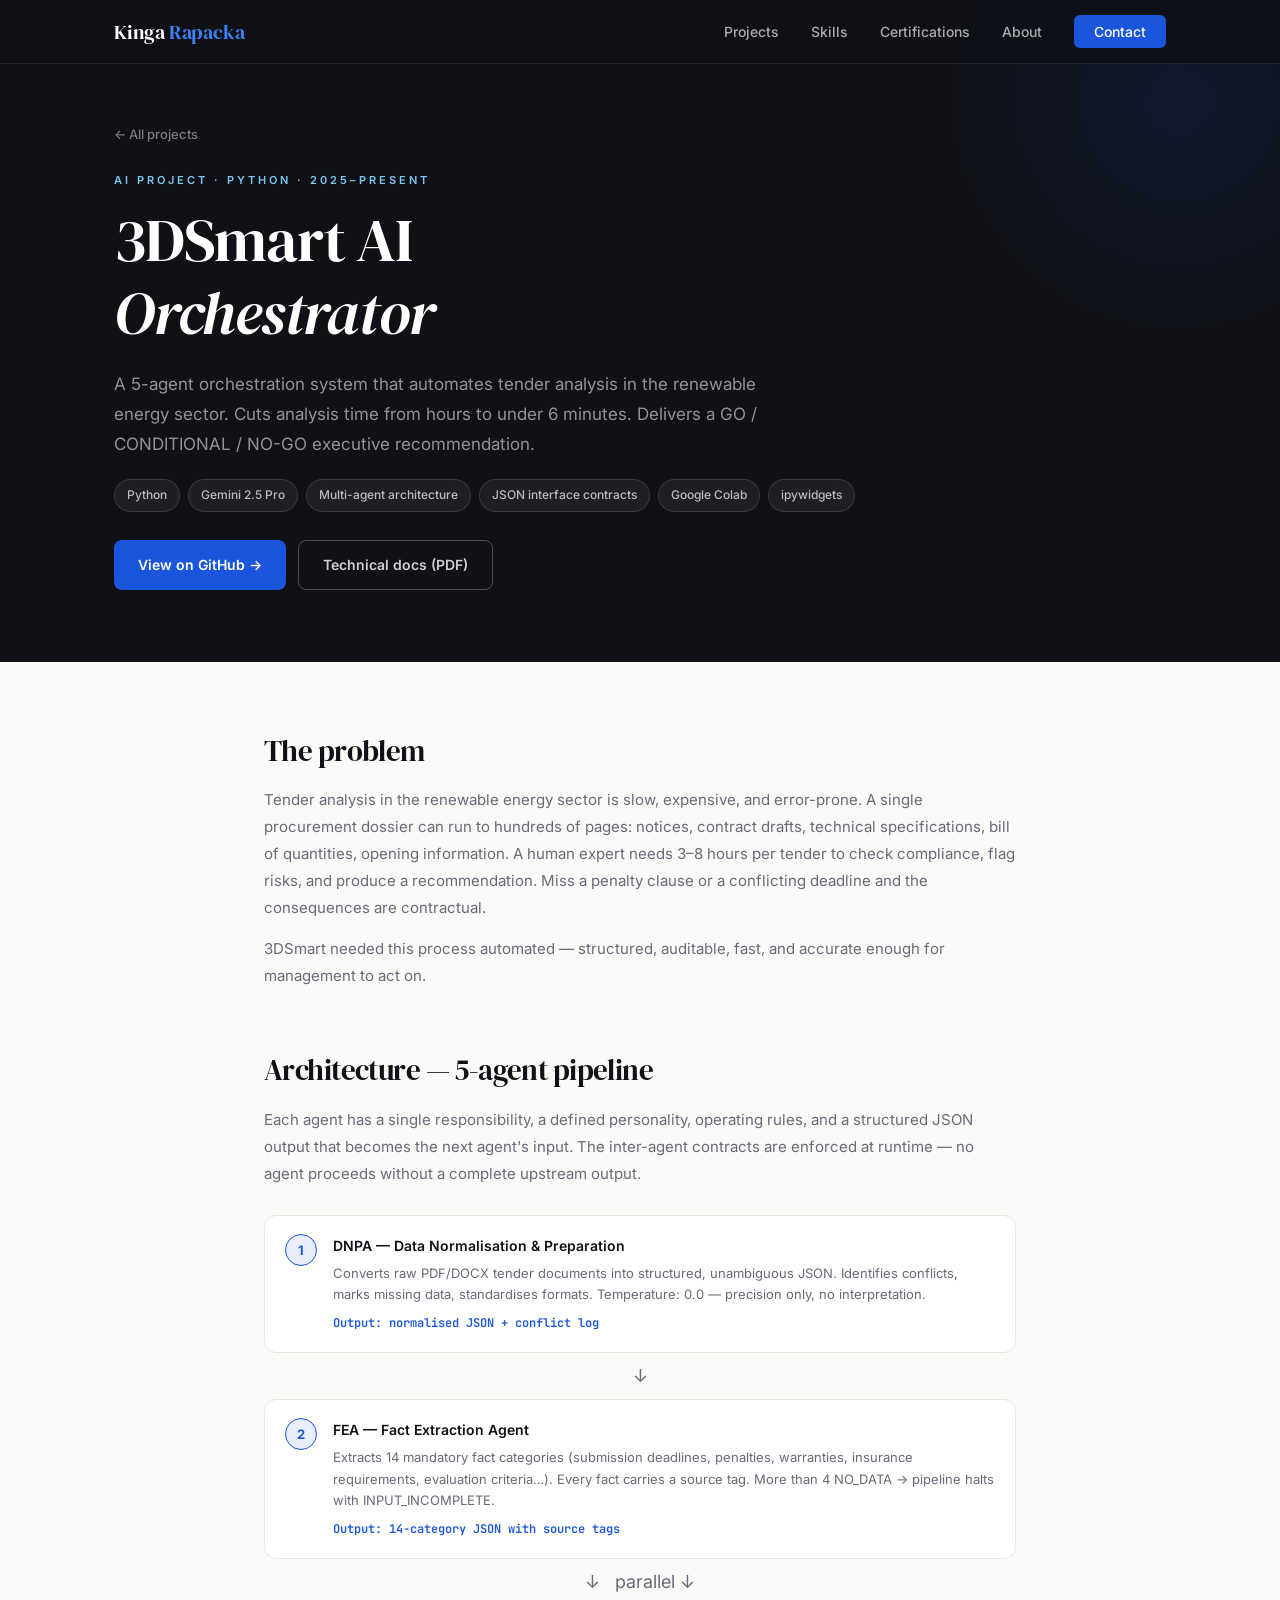
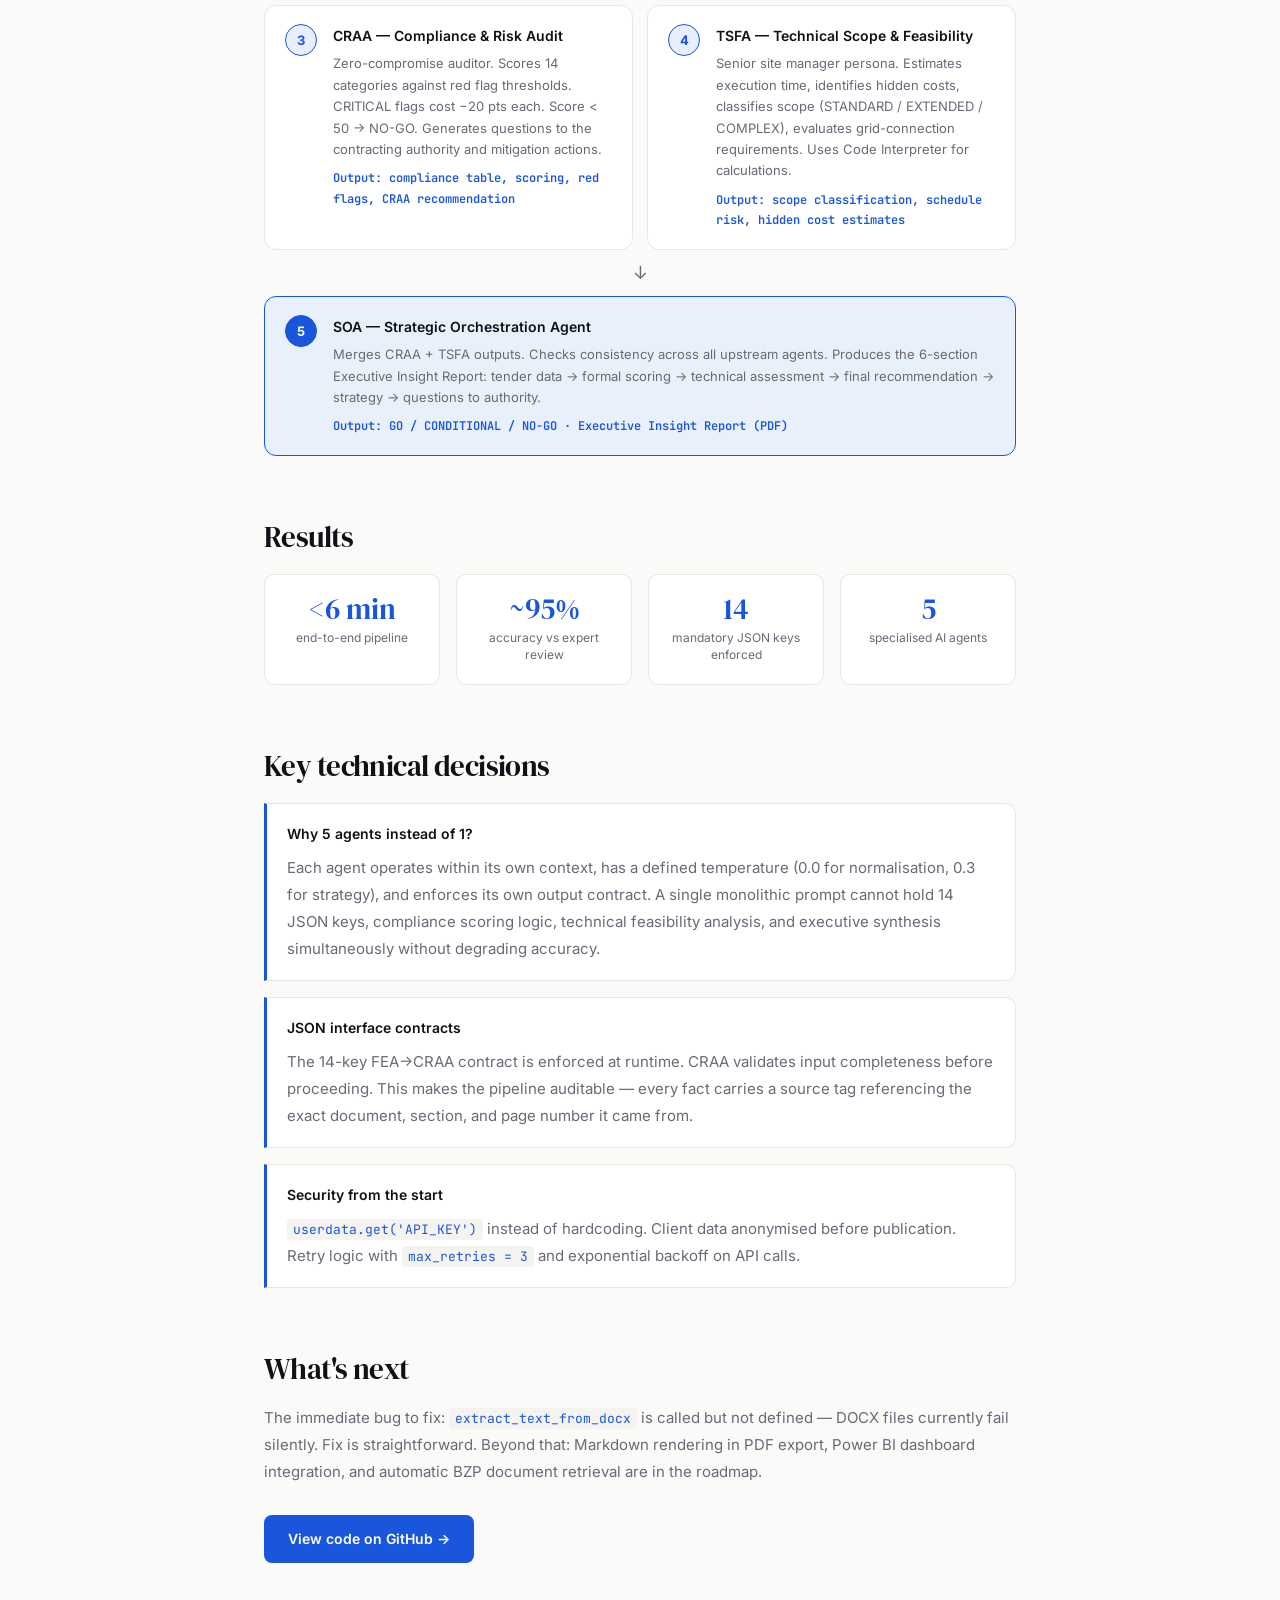
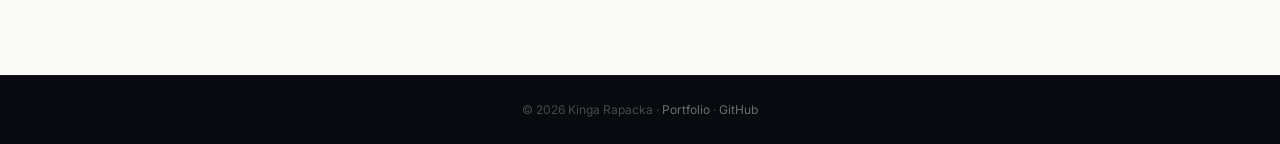
==== projects/3dsmart.html @ 8f8844a3 "Add files via upload" ====
<!DOCTYPE html>
<html lang="en">
<head>
  <meta charset="UTF-8">
  <meta name="viewport" content="width=device-width, initial-scale=1.0">
  <meta name="description" content="3DSmart AI Orchestrator — 5-agent system for automated tender analysis. Built by Kinga Rapacka.">
  <title>3DSmart AI Orchestrator — Kinga Rapacka</title>
  <link rel="preconnect" href="https://fonts.googleapis.com">
  <link rel="preconnect" href="https://fonts.gstatic.com" crossorigin>
  <link href="https://fonts.googleapis.com/css2?family=DM+Serif+Display:ital@0;1&family=Inter:wght@400;500;600&family=JetBrains+Mono:wght@400;600&display=swap" rel="stylesheet">
  <link rel="stylesheet" href="../css/style.css">
  <link rel="stylesheet" href="../css/project.css">
</head>
<body>

  <nav class="nav" role="navigation">
    <div class="nav-inner">
      <a href="../index.html" class="nav-logo">Kinga <span>Rapacka</span></a>
      <ul class="nav-links">
        <li><a href="../index.html#projects">Projects</a></li>
        <li><a href="../index.html#skills">Skills</a></li>
        <li><a href="../index.html#certifications">Certifications</a></li>
        <li><a href="../about.html">About</a></li>
        <li><a href="../index.html#contact" class="nav-cta">Contact</a></li>
      </ul>
      <button class="nav-hamburger" aria-label="Open menu" aria-expanded="false">
        <span></span><span></span><span></span>
      </button>
    </div>
  </nav>

  <!-- Project hero -->
  <header class="proj-hero">
    <div class="proj-hero-inner wrap">
      <a href="../index.html#projects" class="proj-back">← All projects</a>
      <div class="proj-meta">
        <span class="eyebrow light">AI Project · Python · 2025–present</span>
      </div>
      <h1 class="display" style="color:#fff; margin-top:12px; margin-bottom:20px;">
        3DSmart AI<br><em>Orchestrator</em>
      </h1>
      <p class="proj-hero-sub">
        A 5-agent orchestration system that automates tender analysis in the renewable energy sector. Cuts analysis time from hours to under 6 minutes. Delivers a GO / CONDITIONAL / NO-GO executive recommendation.
      </p>
      <div class="proj-hero-tags">
        <span class="hero-tag">Python</span>
        <span class="hero-tag">Gemini 2.5 Pro</span>
        <span class="hero-tag">Multi-agent architecture</span>
        <span class="hero-tag">JSON interface contracts</span>
        <span class="hero-tag">Google Colab</span>
        <span class="hero-tag">ipywidgets</span>
      </div>
      <div style="display:flex; gap:12px; margin-top:28px; flex-wrap:wrap;">
        <a href="https://github.com/KinRap" target="_blank" rel="noopener" class="btn btn-primary">View on GitHub →</a>
        <a href="../assets/3DSmart_Technical_Documentation.pdf" target="_blank" class="btn btn-outline">Technical docs (PDF)</a>
      </div>
    </div>
  </header>

  <!-- Main content -->
  <main class="proj-body">
    <div class="wrap proj-wrap">

      <!-- Problem -->
      <section class="proj-section reveal">
        <h2>The problem</h2>
        <p>Tender analysis in the renewable energy sector is slow, expensive, and error-prone. A single procurement dossier can run to hundreds of pages: notices, contract drafts, technical specifications, bill of quantities, opening information. A human expert needs 3–8 hours per tender to check compliance, flag risks, and produce a recommendation. Miss a penalty clause or a conflicting deadline and the consequences are contractual.</p>
        <p>3DSmart needed this process automated — structured, auditable, fast, and accurate enough for management to act on.</p>
      </section>

      <!-- Pipeline diagram -->
      <section class="proj-section reveal">
        <h2>Architecture — 5-agent pipeline</h2>
        <p>Each agent has a single responsibility, a defined personality, operating rules, and a structured JSON output that becomes the next agent's input. The inter-agent contracts are enforced at runtime — no agent proceeds without a complete upstream output.</p>

        <div class="pipeline-diagram">
          <div class="pd-step">
            <div class="pd-num">1</div>
            <div class="pd-content">
              <div class="pd-title">DNPA — Data Normalisation &amp; Preparation</div>
              <div class="pd-desc">Converts raw PDF/DOCX tender documents into structured, unambiguous JSON. Identifies conflicts, marks missing data, standardises formats. Temperature: 0.0 — precision only, no interpretation.</div>
              <div class="pd-output">Output: normalised JSON + conflict log</div>
            </div>
          </div>
          <div class="pd-arrow">↓</div>
          <div class="pd-step">
            <div class="pd-num">2</div>
            <div class="pd-content">
              <div class="pd-title">FEA — Fact Extraction Agent</div>
              <div class="pd-desc">Extracts 14 mandatory fact categories (submission deadlines, penalties, warranties, insurance requirements, evaluation criteria…). Every fact carries a source tag. More than 4 NO_DATA → pipeline halts with INPUT_INCOMPLETE.</div>
              <div class="pd-output">Output: 14-category JSON with source tags</div>
            </div>
          </div>
          <div class="pd-arrow">↓ &nbsp; parallel ↓</div>
          <div class="pd-parallel">
            <div class="pd-step">
              <div class="pd-num">3</div>
              <div class="pd-content">
                <div class="pd-title">CRAA — Compliance &amp; Risk Audit</div>
                <div class="pd-desc">Zero-compromise auditor. Scores 14 categories against red flag thresholds. CRITICAL flags cost −20 pts each. Score &lt; 50 → NO-GO. Generates questions to the contracting authority and mitigation actions.</div>
                <div class="pd-output">Output: compliance table, scoring, red flags, CRAA recommendation</div>
              </div>
            </div>
            <div class="pd-step">
              <div class="pd-num">4</div>
              <div class="pd-content">
                <div class="pd-title">TSFA — Technical Scope &amp; Feasibility</div>
                <div class="pd-desc">Senior site manager persona. Estimates execution time, identifies hidden costs, classifies scope (STANDARD / EXTENDED / COMPLEX), evaluates grid-connection requirements. Uses Code Interpreter for calculations.</div>
                <div class="pd-output">Output: scope classification, schedule risk, hidden cost estimates</div>
              </div>
            </div>
          </div>
          <div class="pd-arrow">↓</div>
          <div class="pd-step pd-final">
            <div class="pd-num">5</div>
            <div class="pd-content">
              <div class="pd-title">SOA — Strategic Orchestration Agent</div>
              <div class="pd-desc">Merges CRAA + TSFA outputs. Checks consistency across all upstream agents. Produces the 6-section Executive Insight Report: tender data → formal scoring → technical assessment → final recommendation → strategy → questions to authority.</div>
              <div class="pd-output">Output: GO / CONDITIONAL / NO-GO · Executive Insight Report (PDF)</div>
            </div>
          </div>
        </div>
      </section>

      <!-- Results -->
      <section class="proj-section reveal">
        <h2>Results</h2>
        <div class="proj-results">
          <div class="proj-result">
            <div class="proj-result-n">&lt;6 min</div>
            <div class="proj-result-l">end-to-end pipeline</div>
          </div>
          <div class="proj-result">
            <div class="proj-result-n">~95%</div>
            <div class="proj-result-l">accuracy vs expert review</div>
          </div>
          <div class="proj-result">
            <div class="proj-result-n">14</div>
            <div class="proj-result-l">mandatory JSON keys enforced</div>
          </div>
          <div class="proj-result">
            <div class="proj-result-n">5</div>
            <div class="proj-result-l">specialised AI agents</div>
          </div>
        </div>
      </section>

      <!-- Technical decisions -->
      <section class="proj-section reveal">
        <h2>Key technical decisions</h2>
        <div class="proj-decisions">
          <div class="proj-decision">
            <div class="proj-decision-title">Why 5 agents instead of 1?</div>
            <p>Each agent operates within its own context, has a defined temperature (0.0 for normalisation, 0.3 for strategy), and enforces its own output contract. A single monolithic prompt cannot hold 14 JSON keys, compliance scoring logic, technical feasibility analysis, and executive synthesis simultaneously without degrading accuracy.</p>
          </div>
          <div class="proj-decision">
            <div class="proj-decision-title">JSON interface contracts</div>
            <p>The 14-key FEA→CRAA contract is enforced at runtime. CRAA validates input completeness before proceeding. This makes the pipeline auditable — every fact carries a source tag referencing the exact document, section, and page number it came from.</p>
          </div>
          <div class="proj-decision">
            <div class="proj-decision-title">Security from the start</div>
            <p><code>userdata.get('API_KEY')</code> instead of hardcoding. Client data anonymised before publication. Retry logic with <code>max_retries = 3</code> and exponential backoff on API calls.</p>
          </div>
        </div>
      </section>

      <!-- What's next -->
      <section class="proj-section reveal">
        <h2>What's next</h2>
        <p>The immediate bug to fix: <code>extract_text_from_docx</code> is called but not defined — DOCX files currently fail silently. Fix is straightforward. Beyond that: Markdown rendering in PDF export, Power BI dashboard integration, and automatic BZP document retrieval are in the roadmap.</p>
        <a href="https://github.com/KinRap" target="_blank" rel="noopener" class="btn btn-primary" style="margin-top:16px; display:inline-flex;">View code on GitHub →</a>
      </section>

    </div>
  </main>

  <footer>
    <p>© 2026 Kinga Rapacka ·
      <a href="../index.html">Portfolio</a> ·
      <a href="https://github.com/KinRap" target="_blank" rel="noopener">GitHub</a>
    </p>
  </footer>

  <script src="../js/main.js"></script>
</body>
</html>
---- css/style.css ----
/* ── Reset & Base ─────────────────────────────────────────────────────────── */
*, *::before, *::after { margin: 0; padding: 0; box-sizing: border-box; }

:root {
  --ink:        #0f1117;
  --ink-soft:   #1e2235;
  --cream:      #fafaf8;
  --surface:    #f4f3f0;
  --border:     #e8e6e0;
  --muted:      #6b6878;
  --blue:       #1a56db;
  --blue-lt:    #e8f1fb;
  --blue-mid:   #3b82f6;
  --gold:       #c8921e;
  --gold-lt:    #fef3db;
  --sage:       #2d7a5f;
  --white:      #ffffff;

  --font-display: 'DM Serif Display', Georgia, serif;
  --font-body:    'Inter', system-ui, sans-serif;
  --font-mono:    'JetBrains Mono', 'Fira Code', monospace;

  --nav-h: 64px;
  --max-w: 1100px;
  --section-pad: 96px 24px;
}

html { scroll-behavior: smooth; }

body {
  font-family: var(--font-body);
  background: var(--cream);
  color: var(--ink);
  line-height: 1.7;
  font-size: 16px;
  -webkit-font-smoothing: antialiased;
}

/* ── Typography ──────────────────────────────────────────────────────────── */
h1, h2, h3 { line-height: 1.2; }

.display {
  font-family: var(--font-display);
  font-size: clamp(2.4rem, 5vw, 3.8rem);
  font-weight: 400;
  letter-spacing: -0.02em;
}

.eyebrow {
  font-size: 11px;
  letter-spacing: 3px;
  text-transform: uppercase;
  font-weight: 600;
  color: var(--blue);
}

.eyebrow.light { color: #7ec8f0; }

/* ── Layout ──────────────────────────────────────────────────────────────── */
.wrap { max-width: var(--max-w); margin: 0 auto; padding: 0 24px; }

/* ── Navigation ──────────────────────────────────────────────────────────── */
.nav {
  position: fixed; top: 0; left: 0; right: 0; z-index: 100;
  height: var(--nav-h);
  background: rgba(15, 17, 23, 0.96);
  backdrop-filter: blur(12px);
  -webkit-backdrop-filter: blur(12px);
  border-bottom: 0.5px solid rgba(255,255,255,0.08);
  transition: background 0.3s;
}

.nav.scrolled {
  background: rgba(255,255,255,0.97);
  border-bottom-color: var(--border);
}

.nav-inner {
  max-width: var(--max-w);
  margin: 0 auto;
  padding: 0 24px;
  height: 100%;
  display: flex;
  align-items: center;
  justify-content: space-between;
}

.nav-logo {
  font-family: var(--font-display);
  font-size: 20px;
  color: #fff;
  text-decoration: none;
  letter-spacing: -0.01em;
  transition: color 0.3s;
}

.nav-logo span { color: var(--blue-mid); }
.nav.scrolled .nav-logo { color: var(--ink); }

.nav-links {
  display: flex;
  align-items: center;
  gap: 32px;
  list-style: none;
}

.nav-links a {
  font-size: 14px;
  font-weight: 500;
  color: rgba(255,255,255,0.65);
  text-decoration: none;
  transition: color 0.2s;
}

.nav-links a:hover { color: #fff; }
.nav.scrolled .nav-links a { color: var(--muted); }
.nav.scrolled .nav-links a:hover { color: var(--ink); }

.nav-cta {
  font-size: 13px;
  font-weight: 600;
  padding: 8px 20px;
  border-radius: 6px;
  background: var(--blue);
  color: #fff !important;
  text-decoration: none;
  transition: background 0.2s, transform 0.15s;
}

.nav-cta:hover { background: #1648c4 !important; transform: translateY(-1px); }

.nav-hamburger {
  display: none;
  flex-direction: column;
  gap: 5px;
  cursor: pointer;
  padding: 4px;
  background: none;
  border: none;
}

.nav-hamburger span {
  display: block;
  width: 22px;
  height: 1.5px;
  background: #fff;
  transition: background 0.3s;
}

.nav.scrolled .nav-hamburger span { background: var(--ink); }

/* ── Hero ─────────────────────────────────────────────────────────────────── */
.hero {
  min-height: 100vh;
  background: var(--ink);
  display: flex;
  flex-direction: column;
  justify-content: center;
  padding: calc(var(--nav-h) + 48px) 24px 80px;
  position: relative;
  overflow: hidden;
}

.hero::before {
  content: '';
  position: absolute;
  top: -200px; right: -200px;
  width: 700px; height: 700px;
  border-radius: 50%;
  background: radial-gradient(circle, rgba(26,86,219,0.12) 0%, transparent 65%);
  pointer-events: none;
}

.hero::after {
  content: '';
  position: absolute;
  bottom: -100px; left: -100px;
  width: 500px; height: 500px;
  border-radius: 50%;
  background: radial-gradient(circle, rgba(200,146,30,0.06) 0%, transparent 65%);
  pointer-events: none;
}

.hero-inner {
  max-width: var(--max-w);
  margin: 0 auto;
  width: 100%;
  display: grid;
  grid-template-columns: 1fr 1fr;
  gap: 64px;
  align-items: center;
  position: relative; z-index: 1;
}

.hero-left { }

.hero-eyebrow {
  display: flex;
  align-items: center;
  gap: 10px;
  margin-bottom: 20px;
}

.hero-eyebrow-line {
  width: 32px;
  height: 1.5px;
  background: var(--blue-mid);
}

.hero h1 {
  font-family: var(--font-display);
  font-size: clamp(2.6rem, 5vw, 4rem);
  font-weight: 400;
  color: #fff;
  letter-spacing: -0.02em;
  line-height: 1.15;
  margin-bottom: 24px;
}

.hero h1 em {
  font-style: italic;
  color: #7ec8f0;
}

.hero-sub {
  font-size: 16px;
  color: rgba(255,255,255,0.55);
  line-height: 1.75;
  margin-bottom: 36px;
  max-width: 480px;
}

.hero-tags {
  display: flex;
  flex-wrap: wrap;
  gap: 8px;
  margin-bottom: 40px;
}

.hero-tag {
  font-size: 12px;
  font-weight: 500;
  padding: 5px 12px;
  border-radius: 20px;
  background: rgba(255,255,255,0.06);
  border: 0.5px solid rgba(255,255,255,0.12);
  color: rgba(255,255,255,0.7);
}

.hero-actions {
  display: flex;
  gap: 14px;
  flex-wrap: wrap;
}

.btn {
  display: inline-flex;
  align-items: center;
  gap: 8px;
  font-size: 14px;
  font-weight: 600;
  padding: 12px 24px;
  border-radius: 8px;
  text-decoration: none;
  transition: transform 0.15s, background 0.2s, box-shadow 0.2s;
  cursor: pointer;
  border: none;
}

.btn:hover { transform: translateY(-2px); }

.btn-primary {
  background: var(--blue);
  color: #fff;
}

.btn-primary:hover { background: #1648c4; }

.btn-outline {
  background: transparent;
  color: rgba(255,255,255,0.8);
  border: 0.5px solid rgba(255,255,255,0.25);
}

.btn-outline:hover {
  background: rgba(255,255,255,0.06);
  color: #fff;
}

.hero-right {
  display: flex;
  flex-direction: column;
  gap: 14px;
}

/* Pipeline card in hero */
.pipeline-card {
  background: rgba(255,255,255,0.04);
  border: 0.5px solid rgba(255,255,255,0.1);
  border-radius: 14px;
  padding: 20px 22px;
}

.pipeline-card-label {
  font-size: 10px;
  letter-spacing: 2.5px;
  text-transform: uppercase;
  color: var(--blue-mid);
  font-weight: 600;
  margin-bottom: 14px;
}

.pipeline-steps {
  display: flex;
  flex-direction: column;
  gap: 0;
}

.pipeline-step {
  display: flex;
  align-items: flex-start;
  gap: 12px;
  padding: 8px 0;
  border-bottom: 0.5px solid rgba(255,255,255,0.06);
}

.pipeline-step:last-child { border-bottom: none; }

.pipeline-step-num {
  width: 22px;
  height: 22px;
  border-radius: 50%;
  background: rgba(26,86,219,0.25);
  border: 0.5px solid var(--blue-mid);
  display: flex;
  align-items: center;
  justify-content: center;
  font-size: 10px;
  font-weight: 700;
  color: var(--blue-mid);
  flex-shrink: 0;
  margin-top: 1px;
}

.pipeline-step-name {
  font-size: 13px;
  font-weight: 600;
  color: rgba(255,255,255,0.85);
}

.pipeline-step-desc {
  font-size: 12px;
  color: rgba(255,255,255,0.4);
}

.hero-stats {
  display: grid;
  grid-template-columns: 1fr 1fr 1fr;
  gap: 10px;
}

.hero-stat {
  background: rgba(255,255,255,0.04);
  border: 0.5px solid rgba(255,255,255,0.08);
  border-radius: 10px;
  padding: 14px 12px;
  text-align: center;
}

.hero-stat-n {
  font-family: var(--font-display);
  font-size: 1.8rem;
  font-weight: 400;
  color: #fff;
  line-height: 1;
  margin-bottom: 4px;
}

.hero-stat-n em {
  font-style: normal;
  color: var(--blue-mid);
}

.hero-stat-l {
  font-size: 11px;
  color: rgba(255,255,255,0.4);
  line-height: 1.3;
}

/* ── Sections ─────────────────────────────────────────────────────────────── */
.section { padding: var(--section-pad); }
.section-alt { background: var(--surface); }

.section-head {
  max-width: 640px;
  margin: 0 auto 56px;
  text-align: center;
}

.section-head h2 {
  font-family: var(--font-display);
  font-size: clamp(1.8rem, 3.5vw, 2.8rem);
  font-weight: 400;
  letter-spacing: -0.02em;
  color: var(--ink);
  margin-top: 10px;
  margin-bottom: 14px;
}

.section-head p {
  font-size: 15px;
  color: var(--muted);
  line-height: 1.7;
}

/* ── About strip ─────────────────────────────────────────────────────────── */
.about-strip {
  background: var(--ink);
  padding: 72px 24px;
}

.about-strip-inner {
  max-width: var(--max-w);
  margin: 0 auto;
  display: grid;
  grid-template-columns: 1fr 1fr;
  gap: 64px;
  align-items: start;
}

.about-strip h2 {
  font-family: var(--font-display);
  font-size: clamp(1.8rem, 3vw, 2.6rem);
  color: #fff;
  font-weight: 400;
  letter-spacing: -0.02em;
  margin-top: 10px;
  margin-bottom: 20px;
}

.about-strip p {
  font-size: 15px;
  color: rgba(255,255,255,0.55);
  line-height: 1.8;
  margin-bottom: 16px;
}

.about-strip p:last-child { margin-bottom: 0; }

.about-pillars {
  display: flex;
  flex-direction: column;
  gap: 14px;
}

.pillar {
  background: rgba(255,255,255,0.04);
  border: 0.5px solid rgba(255,255,255,0.08);
  border-left: 2px solid var(--blue-mid);
  border-radius: 0 8px 8px 0;
  padding: 14px 18px;
}

.pillar-title {
  font-size: 13px;
  font-weight: 600;
  color: rgba(255,255,255,0.85);
  margin-bottom: 4px;
}

.pillar-body {
  font-size: 13px;
  color: rgba(255,255,255,0.45);
  line-height: 1.6;
}

/* ── Project cards ─────────────────────────────────────────────────────────── */
.projects-grid {
  display: grid;
  grid-template-columns: repeat(auto-fill, minmax(320px, 1fr));
  gap: 24px;
  max-width: var(--max-w);
  margin: 0 auto;
}

.project-card {
  background: var(--white);
  border: 0.5px solid var(--border);
  border-radius: 16px;
  overflow: hidden;
  transition: transform 0.2s, box-shadow 0.2s;
  text-decoration: none;
  color: inherit;
  display: flex;
  flex-direction: column;
}

.project-card:hover {
  transform: translateY(-4px);
  box-shadow: 0 12px 40px rgba(0,0,0,0.1);
}

.project-card-vis {
  height: 160px;
  background: var(--ink);
  display: flex;
  align-items: center;
  justify-content: center;
  position: relative;
  overflow: hidden;
}

.project-card-vis.ai-project {
  background: linear-gradient(135deg, #0f1117 0%, #1e2235 100%);
}

.project-card-vis.tw-project {
  background: linear-gradient(135deg, #1e2a1e 0%, #0f1a14 100%);
}

.vis-pipeline {
  display: flex;
  align-items: center;
  gap: 4px;
  padding: 0 20px;
}

.vis-node {
  display: flex;
  flex-direction: column;
  align-items: center;
  gap: 4px;
}

.vis-node-circle {
  width: 32px;
  height: 32px;
  border-radius: 50%;
  background: rgba(26,86,219,0.2);
  border: 1px solid var(--blue-mid);
  display: flex;
  align-items: center;
  justify-content: center;
  font-size: 10px;
  font-weight: 700;
  color: var(--blue-mid);
}

.vis-node-label {
  font-size: 8px;
  font-weight: 600;
  color: rgba(255,255,255,0.5);
  letter-spacing: 1px;
  text-transform: uppercase;
  text-align: center;
}

.vis-arrow {
  color: rgba(255,255,255,0.2);
  font-size: 14px;
  margin: 0 2px;
  flex-shrink: 0;
  margin-bottom: 16px;
}

.vis-doc-stack {
  display: flex;
  gap: 8px;
  align-items: center;
}

.vis-doc {
  width: 40px;
  height: 52px;
  border-radius: 4px;
  background: rgba(45,122,95,0.2);
  border: 1px solid rgba(45,122,95,0.5);
  display: flex;
  align-items: center;
  justify-content: center;
  font-size: 9px;
  color: rgba(255,255,255,0.5);
  font-weight: 600;
  letter-spacing: 0.5px;
  flex-direction: column;
  gap: 4px;
}

.vis-doc-icon { font-size: 16px; opacity: 0.6; }

.project-card-body {
  padding: 20px 22px;
  flex: 1;
  display: flex;
  flex-direction: column;
}

.project-card-type {
  font-size: 10px;
  letter-spacing: 2.5px;
  text-transform: uppercase;
  font-weight: 600;
  margin-bottom: 8px;
}

.project-card-type.ai { color: var(--blue); }
.project-card-type.tw { color: var(--sage); }
.project-card-type.wip { color: var(--gold); }

.project-card h3 {
  font-size: 16px;
  font-weight: 600;
  color: var(--ink);
  margin-bottom: 8px;
  line-height: 1.35;
}

.project-card p {
  font-size: 13.5px;
  color: var(--muted);
  line-height: 1.65;
  flex: 1;
  margin-bottom: 16px;
}

.project-card-tags {
  display: flex;
  flex-wrap: wrap;
  gap: 6px;
}

.tag {
  font-size: 11px;
  font-weight: 500;
  padding: 3px 9px;
  border-radius: 4px;
  background: var(--surface);
  color: var(--muted);
  border: 0.5px solid var(--border);
}

.project-card-arrow {
  display: flex;
  align-items: center;
  justify-content: flex-end;
  margin-top: 14px;
  font-size: 13px;
  font-weight: 600;
  color: var(--blue);
  gap: 4px;
  text-decoration: none;
}

/* ── Skills section ──────────────────────────────────────────────────────── */
.skills-grid {
  display: grid;
  grid-template-columns: repeat(auto-fill, minmax(260px, 1fr));
  gap: 20px;
  max-width: var(--max-w);
  margin: 0 auto;
}

.skill-card {
  background: var(--white);
  border: 0.5px solid var(--border);
  border-radius: 14px;
  padding: 22px 22px 18px;
}

.skill-card-icon {
  width: 38px;
  height: 38px;
  border-radius: 8px;
  background: var(--blue-lt);
  display: flex;
  align-items: center;
  justify-content: center;
  margin-bottom: 14px;
  font-size: 18px;
  color: var(--blue);
}

.skill-card-icon.green { background: #edf7f2; color: var(--sage); }
.skill-card-icon.amber { background: var(--gold-lt); color: var(--gold); }

.skill-card h3 {
  font-size: 14px;
  font-weight: 600;
  color: var(--ink);
  margin-bottom: 8px;
}

.skill-card p {
  font-size: 13px;
  color: var(--muted);
  line-height: 1.65;
}

.skill-level {
  display: flex;
  align-items: center;
  gap: 6px;
  margin-top: 12px;
}

.skill-dot {
  width: 7px;
  height: 7px;
  border-radius: 50%;
  background: var(--border);
}

.skill-dot.filled { background: var(--blue); }
.skill-dot.filled.green { background: var(--sage); }
.skill-dot.filled.amber { background: var(--gold); }

.skill-level-label {
  font-size: 11px;
  color: var(--muted);
  margin-left: 4px;
}

/* ── Certifications ─────────────────────────────────────────────────────── */
.certs-list {
  max-width: 760px;
  margin: 0 auto;
  display: flex;
  flex-direction: column;
  gap: 12px;
}

.cert-item {
  background: var(--white);
  border: 0.5px solid var(--border);
  border-radius: 10px;
  padding: 14px 18px;
  display: flex;
  align-items: center;
  gap: 16px;
}

.cert-item.featured {
  border-color: var(--blue);
  background: var(--blue-lt);
}

.cert-year {
  font-size: 12px;
  color: var(--muted);
  font-weight: 500;
  min-width: 38px;
}

.cert-name {
  font-size: 14px;
  font-weight: 600;
  color: var(--ink);
  flex: 1;
}

.cert-item.featured .cert-name { color: #0C447C; }

.cert-org {
  font-size: 12px;
  color: var(--muted);
}

.cert-hours {
  font-size: 11px;
  font-weight: 600;
  padding: 3px 8px;
  border-radius: 4px;
  background: var(--blue);
  color: #fff;
  white-space: nowrap;
}

/* ── Contact section ─────────────────────────────────────────────────────── */
.contact-section {
  background: var(--ink);
  padding: 80px 24px;
  text-align: center;
}

.contact-section h2 {
  font-family: var(--font-display);
  font-size: clamp(1.8rem, 3.5vw, 2.8rem);
  font-weight: 400;
  color: #fff;
  letter-spacing: -0.02em;
  margin-top: 10px;
  margin-bottom: 14px;
}

.contact-section p {
  font-size: 15px;
  color: rgba(255,255,255,0.5);
  margin-bottom: 36px;
  max-width: 480px;
  margin-left: auto;
  margin-right: auto;
}

.contact-links {
  display: flex;
  justify-content: center;
  gap: 14px;
  flex-wrap: wrap;
}

.contact-link {
  display: inline-flex;
  align-items: center;
  gap: 8px;
  font-size: 14px;
  font-weight: 500;
  padding: 11px 22px;
  border-radius: 8px;
  text-decoration: none;
  transition: transform 0.15s, background 0.2s;
  border: 0.5px solid rgba(255,255,255,0.15);
  color: rgba(255,255,255,0.8);
  background: rgba(255,255,255,0.05);
}

.contact-link:hover {
  background: rgba(255,255,255,0.1);
  transform: translateY(-2px);
  color: #fff;
}

.contact-link.primary {
  background: var(--blue);
  border-color: var(--blue);
  color: #fff;
}

.contact-link.primary:hover { background: #1648c4; }

/* ── Footer ──────────────────────────────────────────────────────────────── */
footer {
  background: #080a0f;
  padding: 24px;
  text-align: center;
  font-size: 12px;
  color: rgba(255,255,255,0.25);
  border-top: 0.5px solid rgba(255,255,255,0.06);
}

footer a { color: rgba(255,255,255,0.4); text-decoration: none; }
footer a:hover { color: rgba(255,255,255,0.7); }

/* ── Scroll reveal ───────────────────────────────────────────────────────── */
.reveal {
  opacity: 0;
  transform: translateY(24px);
  transition: opacity 0.6s ease, transform 0.6s ease;
}

.reveal.visible {
  opacity: 1;
  transform: translateY(0);
}

/* ── Responsive ──────────────────────────────────────────────────────────── */
@media (max-width: 768px) {
  :root { --section-pad: 64px 20px; }

  .hero-inner {
    grid-template-columns: 1fr;
    gap: 40px;
  }

  .hero-right { display: none; }

  .about-strip-inner {
    grid-template-columns: 1fr;
    gap: 40px;
  }

  .nav-links { display: none; }
  .nav-links.open {
    display: flex;
    flex-direction: column;
    position: absolute;
    top: var(--nav-h);
    left: 0; right: 0;
    background: rgba(15,17,23,0.98);
    padding: 20px 24px;
    gap: 18px;
    border-bottom: 0.5px solid rgba(255,255,255,0.08);
  }

  .nav.scrolled .nav-links.open { background: var(--white); border-bottom-color: var(--border); }
  .nav-hamburger { display: flex; }

  .hero-stats { grid-template-columns: 1fr 1fr 1fr; }
}

@media (prefers-reduced-motion: reduce) {
  .reveal { opacity: 1; transform: none; transition: none; }
  html { scroll-behavior: auto; }
}
---- css/project.css ----
/* Project page styles */

.proj-hero {
  background: var(--ink);
  padding: calc(var(--nav-h) + 56px) 24px 72px;
  position: relative;
  overflow: hidden;
}

.proj-hero::before {
  content: '';
  position: absolute;
  top: -150px; right: -150px;
  width: 500px; height: 500px;
  border-radius: 50%;
  background: radial-gradient(circle, rgba(26,86,219,0.1) 0%, transparent 65%);
  pointer-events: none;
}

.proj-hero-inner { position: relative; z-index: 1; }

.proj-back {
  display: inline-flex;
  align-items: center;
  gap: 6px;
  font-size: 13px;
  font-weight: 500;
  color: rgba(255,255,255,0.45);
  text-decoration: none;
  margin-bottom: 20px;
  transition: color 0.2s;
}

.proj-back:hover { color: rgba(255,255,255,0.8); }

.proj-hero-sub {
  font-size: 17px;
  color: rgba(255,255,255,0.55);
  line-height: 1.75;
  max-width: 680px;
  margin-bottom: 20px;
}

.proj-hero-tags {
  display: flex;
  flex-wrap: wrap;
  gap: 8px;
  margin-top: 16px;
}

/* Body */
.proj-body { padding: 72px 24px 48px; }

.proj-wrap { max-width: 800px; }

.proj-section {
  margin-bottom: 64px;
}

.proj-section h2 {
  font-family: var(--font-display);
  font-size: 1.8rem;
  font-weight: 400;
  color: var(--ink);
  letter-spacing: -0.02em;
  margin-bottom: 18px;
}

.proj-section p {
  font-size: 15px;
  color: var(--muted);
  line-height: 1.8;
  margin-bottom: 14px;
}

.proj-section p:last-child { margin-bottom: 0; }

.proj-section code {
  font-family: var(--font-mono);
  font-size: 13px;
  background: var(--surface);
  padding: 2px 6px;
  border-radius: 4px;
  color: var(--blue);
}

/* Pipeline diagram */
.pipeline-diagram {
  display: flex;
  flex-direction: column;
  gap: 0;
  margin-top: 28px;
}

.pd-step {
  display: flex;
  gap: 16px;
  background: var(--white);
  border: 0.5px solid var(--border);
  border-radius: 12px;
  padding: 18px 20px;
}

.pd-final {
  border-color: var(--blue);
  background: var(--blue-lt);
}

.pd-num {
  width: 32px;
  height: 32px;
  border-radius: 50%;
  background: rgba(26,86,219,0.1);
  border: 1px solid var(--blue);
  display: flex;
  align-items: center;
  justify-content: center;
  font-size: 13px;
  font-weight: 700;
  color: var(--blue);
  flex-shrink: 0;
}

.pd-final .pd-num {
  background: var(--blue);
  color: #fff;
}

.pd-title {
  font-size: 14px;
  font-weight: 600;
  color: var(--ink);
  margin-bottom: 5px;
}

.pd-desc {
  font-size: 13px;
  color: var(--muted);
  line-height: 1.65;
  margin-bottom: 8px;
}

.pd-output {
  font-size: 12px;
  font-weight: 600;
  color: var(--blue);
  font-family: var(--font-mono);
}

.pd-arrow {
  text-align: center;
  padding: 8px 0;
  color: var(--muted);
  font-size: 18px;
}

.pd-parallel {
  display: grid;
  grid-template-columns: 1fr 1fr;
  gap: 14px;
}

/* Results */
.proj-results {
  display: grid;
  grid-template-columns: repeat(4, 1fr);
  gap: 16px;
  margin-top: 20px;
}

.proj-result {
  text-align: center;
  background: var(--white);
  border: 0.5px solid var(--border);
  border-radius: 10px;
  padding: 20px 12px;
}

.proj-result-n {
  font-family: var(--font-display);
  font-size: 1.8rem;
  font-weight: 400;
  color: var(--blue);
  line-height: 1;
  margin-bottom: 6px;
}

.proj-result-l {
  font-size: 12px;
  color: var(--muted);
  line-height: 1.4;
}

/* Decisions */
.proj-decisions {
  display: flex;
  flex-direction: column;
  gap: 16px;
  margin-top: 20px;
}

.proj-decision {
  background: var(--white);
  border: 0.5px solid var(--border);
  border-left: 3px solid var(--blue);
  border-radius: 0 10px 10px 0;
  padding: 18px 20px;
}

.proj-decision-title {
  font-size: 14px;
  font-weight: 600;
  color: var(--ink);
  margin-bottom: 8px;
}

.proj-decision p {
  margin-bottom: 0;
}

@media (max-width: 640px) {
  .pd-parallel { grid-template-columns: 1fr; }
  .proj-results { grid-template-columns: 1fr 1fr; }
}
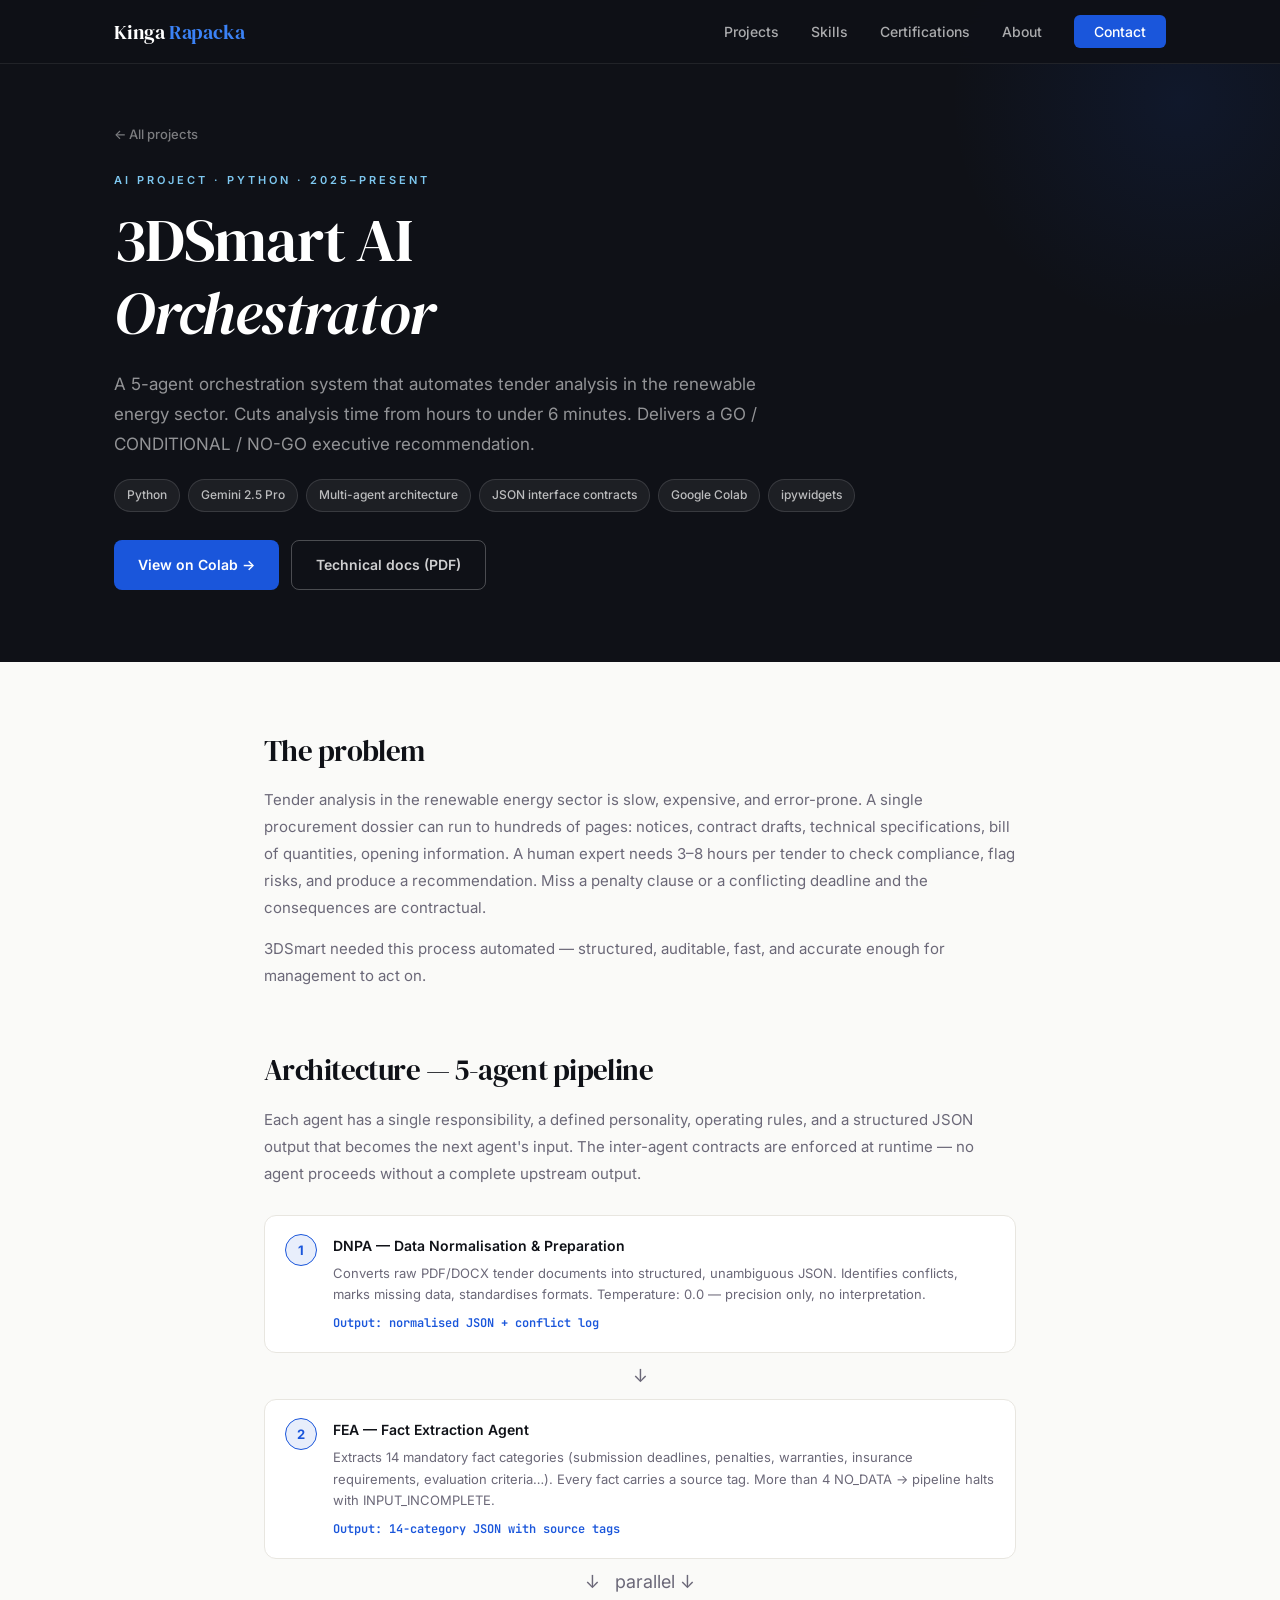
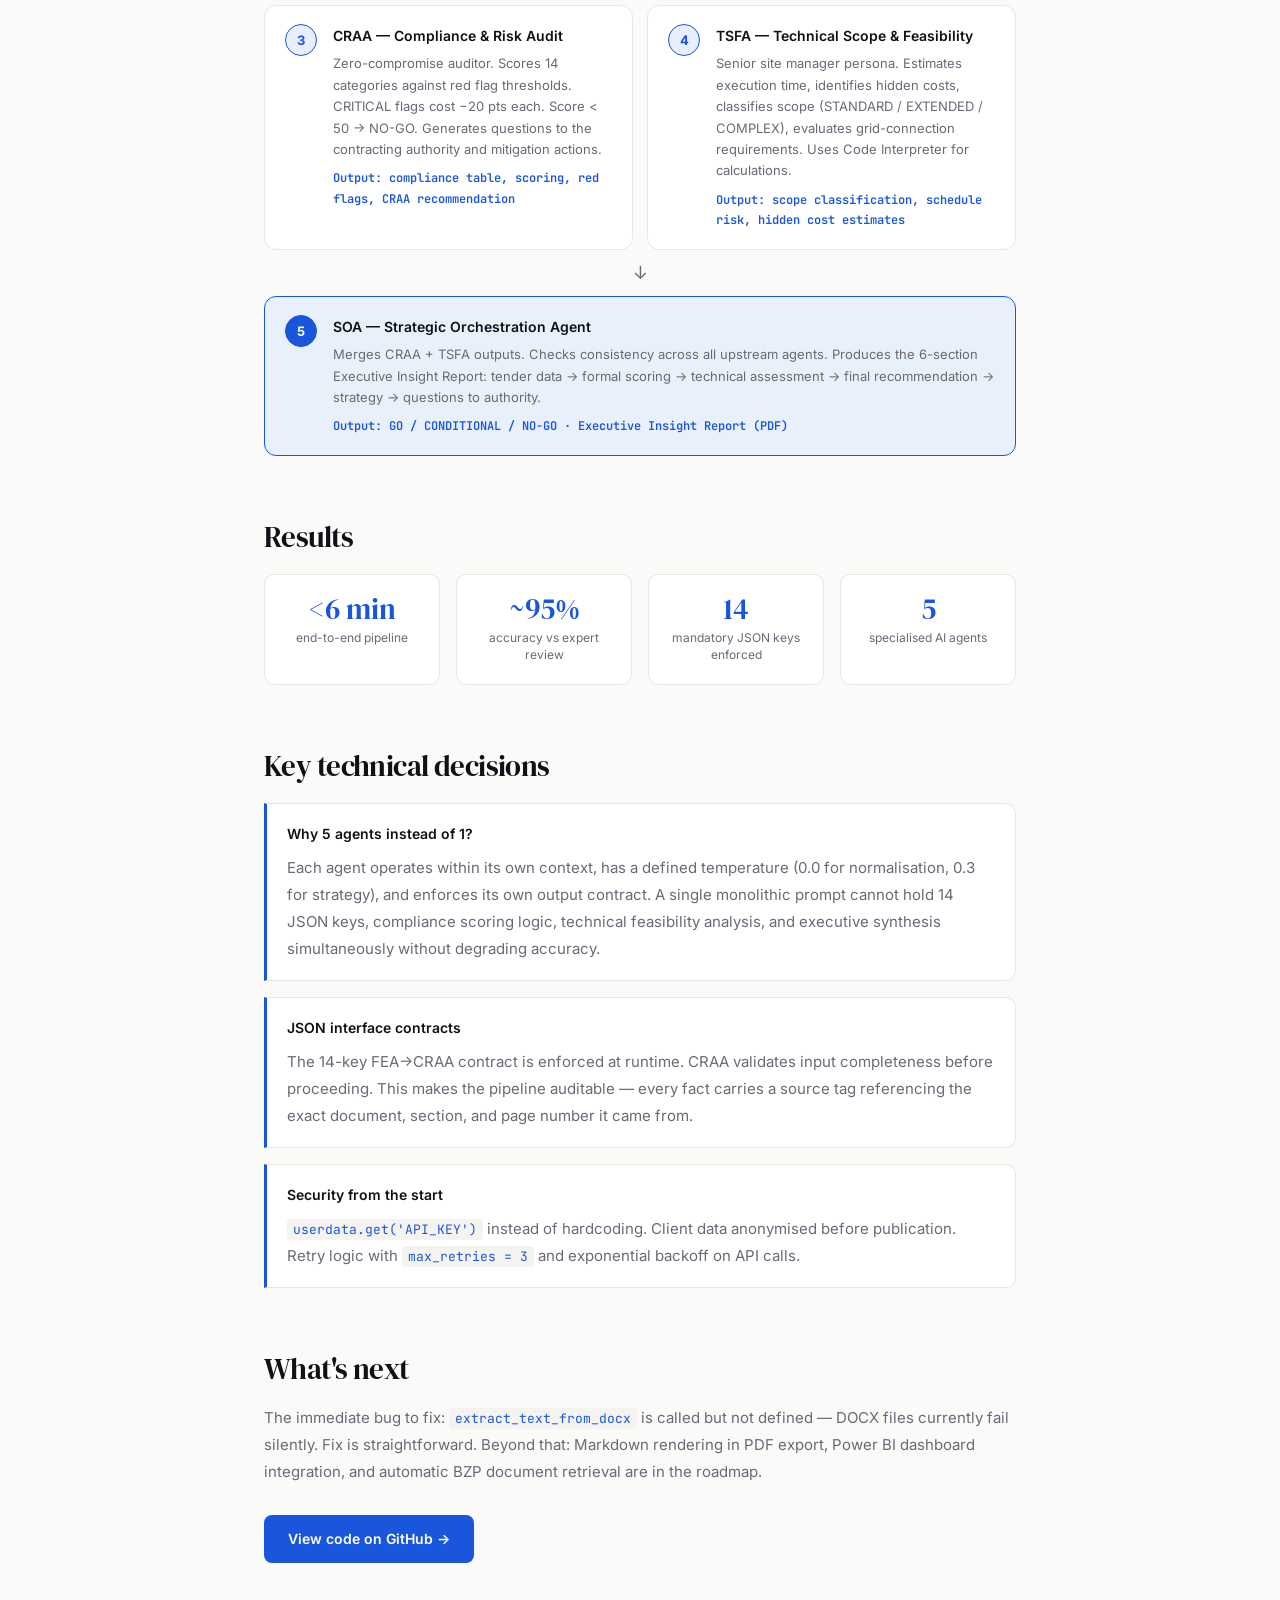
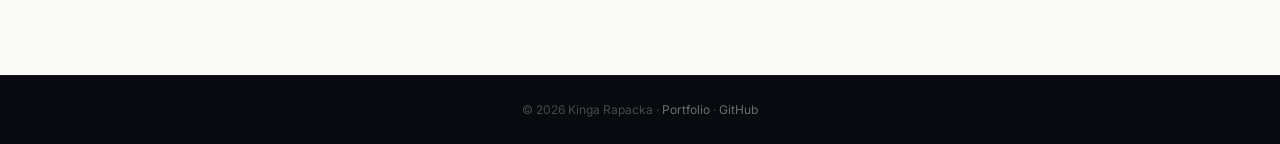
==== commit b2060193: "Update 3dsmart.html" ====
--- a/projects/3dsmart.html
+++ b/projects/3dsmart.html
@@ -51,7 +51,7 @@
         <span class="hero-tag">ipywidgets</span>
       </div>
       <div style="display:flex; gap:12px; margin-top:28px; flex-wrap:wrap;">
-        <a href="https://github.com/KinRap" target="_blank" rel="noopener" class="btn btn-primary">View on GitHub →</a>
+        <a href="https://colab.research.google.com/drive/1q8c1EPH_uRCiGtnpUp2pq_kkeiVtd-7h#scrollTo=r7tPtZkbXqXY" target="_blank" rel="noopener" class="btn btn-primary">View on Colab →</a>
         <a href="../assets/3DSmart_Technical_Documentation.pdf" target="_blank" class="btn btn-outline">Technical docs (PDF)</a>
       </div>
     </div>
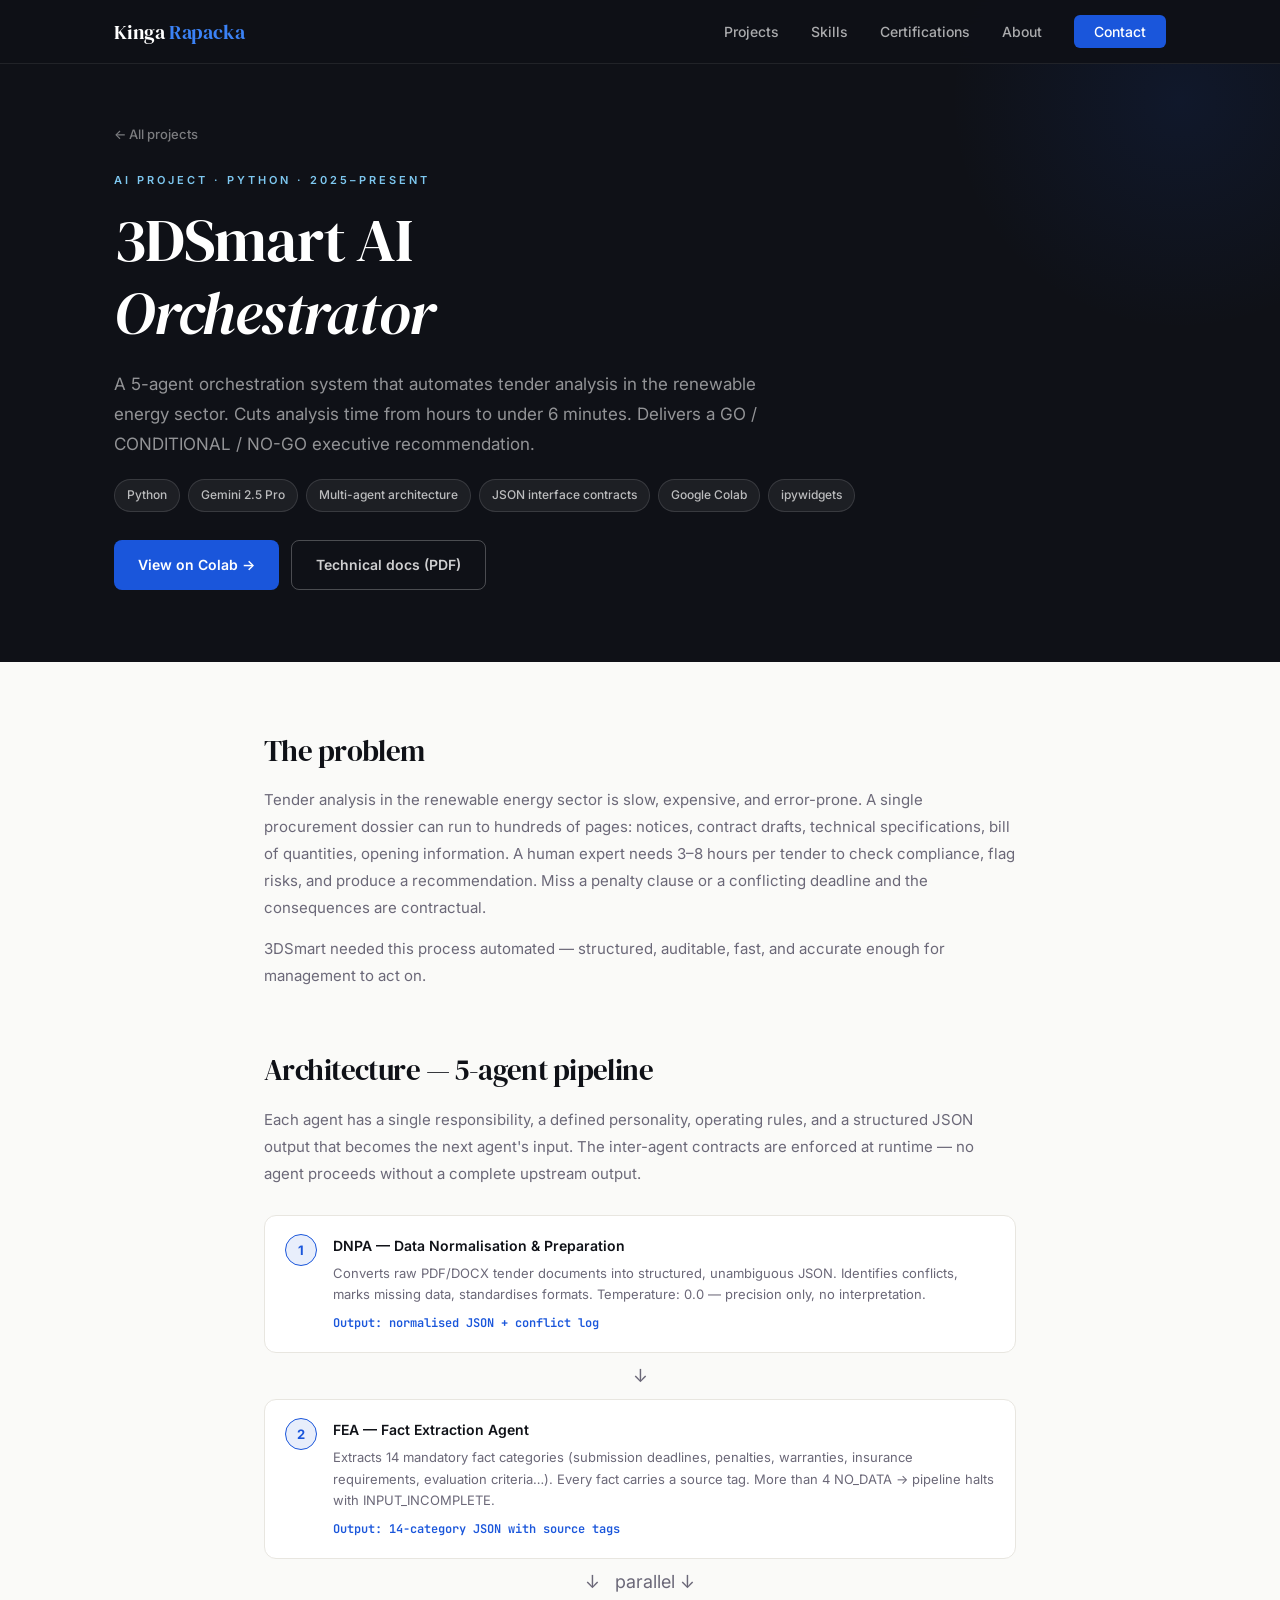
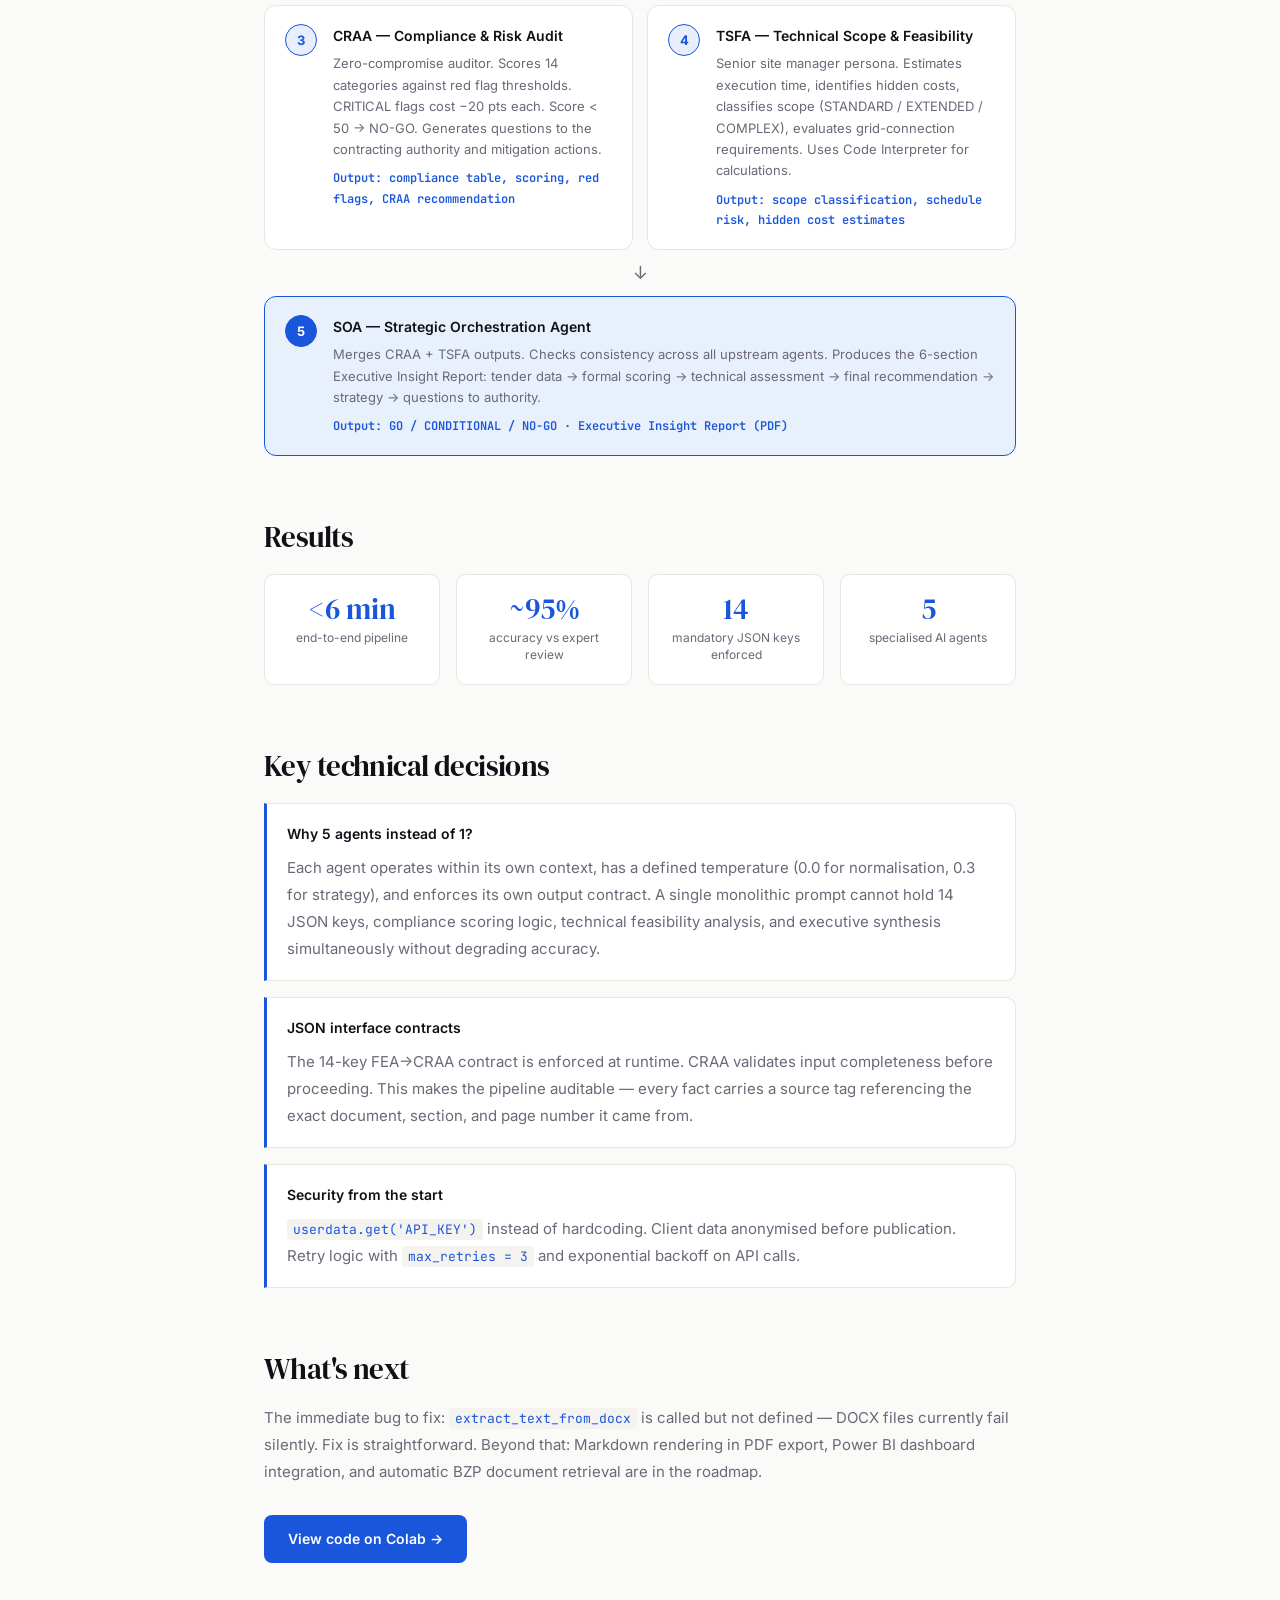
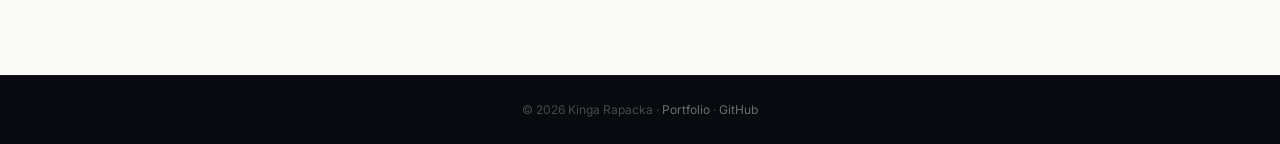
==== commit 2f7cf5c3: "Update 3dsmart.html" ====
--- a/projects/3dsmart.html
+++ b/projects/3dsmart.html
@@ -168,7 +168,7 @@
       <section class="proj-section reveal">
         <h2>What's next</h2>
         <p>The immediate bug to fix: <code>extract_text_from_docx</code> is called but not defined — DOCX files currently fail silently. Fix is straightforward. Beyond that: Markdown rendering in PDF export, Power BI dashboard integration, and automatic BZP document retrieval are in the roadmap.</p>
-        <a href="https://github.com/KinRap" target="_blank" rel="noopener" class="btn btn-primary" style="margin-top:16px; display:inline-flex;">View code on GitHub →</a>
+        <a href="https://colab.research.google.com/drive/1q8c1EPH_uRCiGtnpUp2pq_kkeiVtd-7h#scrollTo=r7tPtZkbXqXY" target="_blank" rel="noopener" class="btn btn-primary" style="margin-top:16px; display:inline-flex;">View code on Colab →</a>
       </section>
 
     </div>
